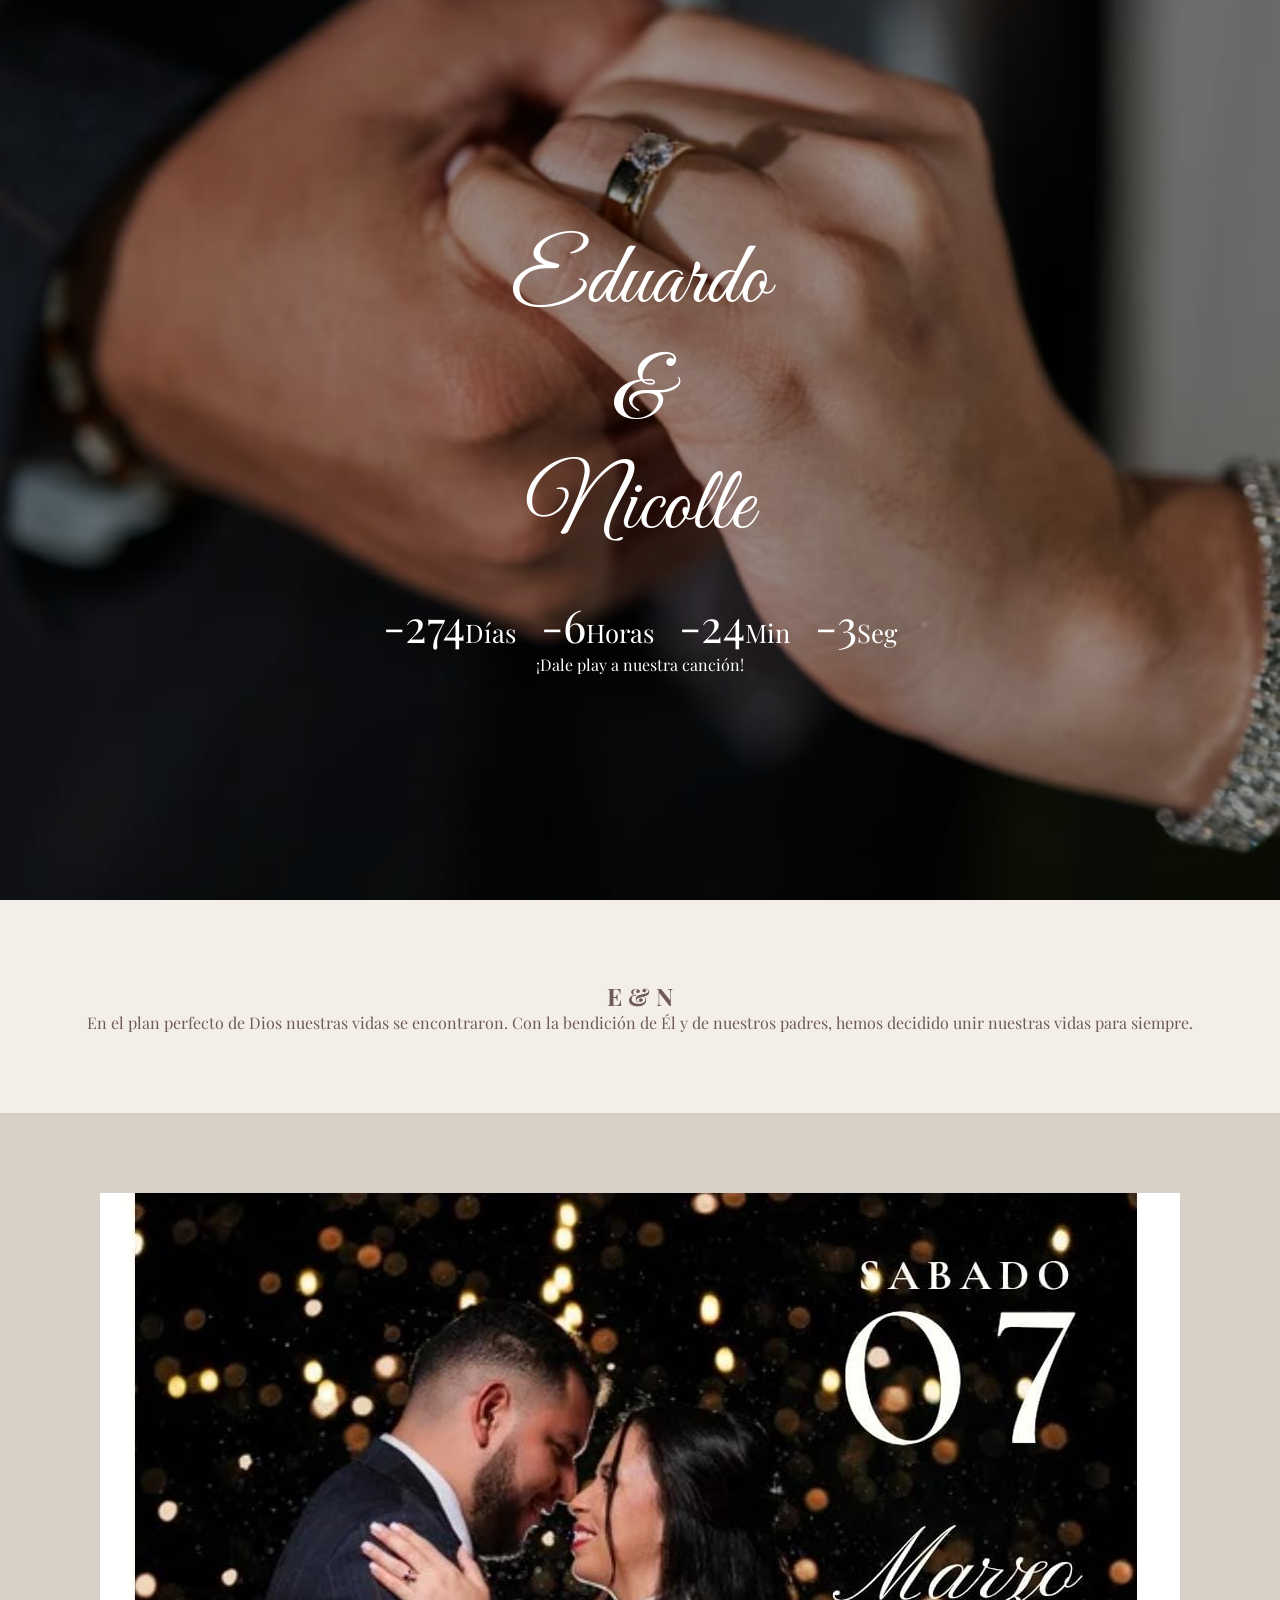
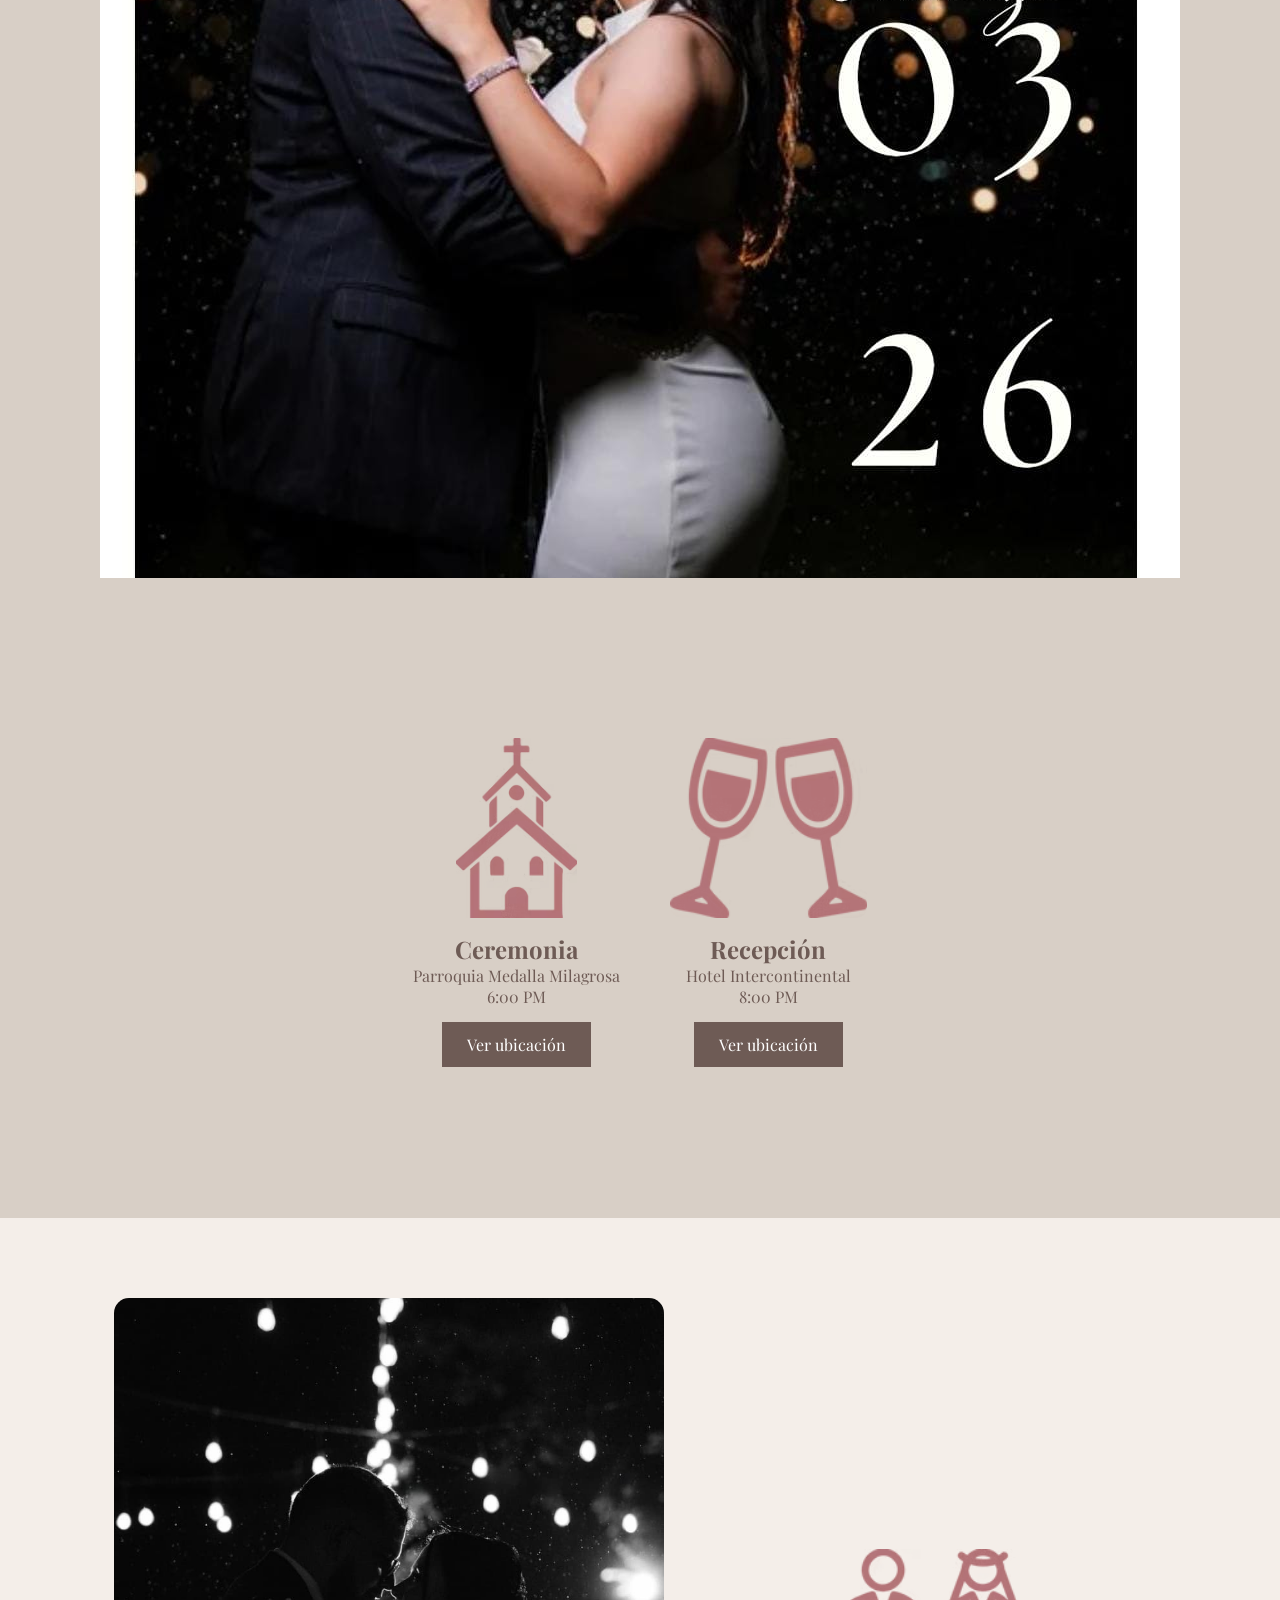
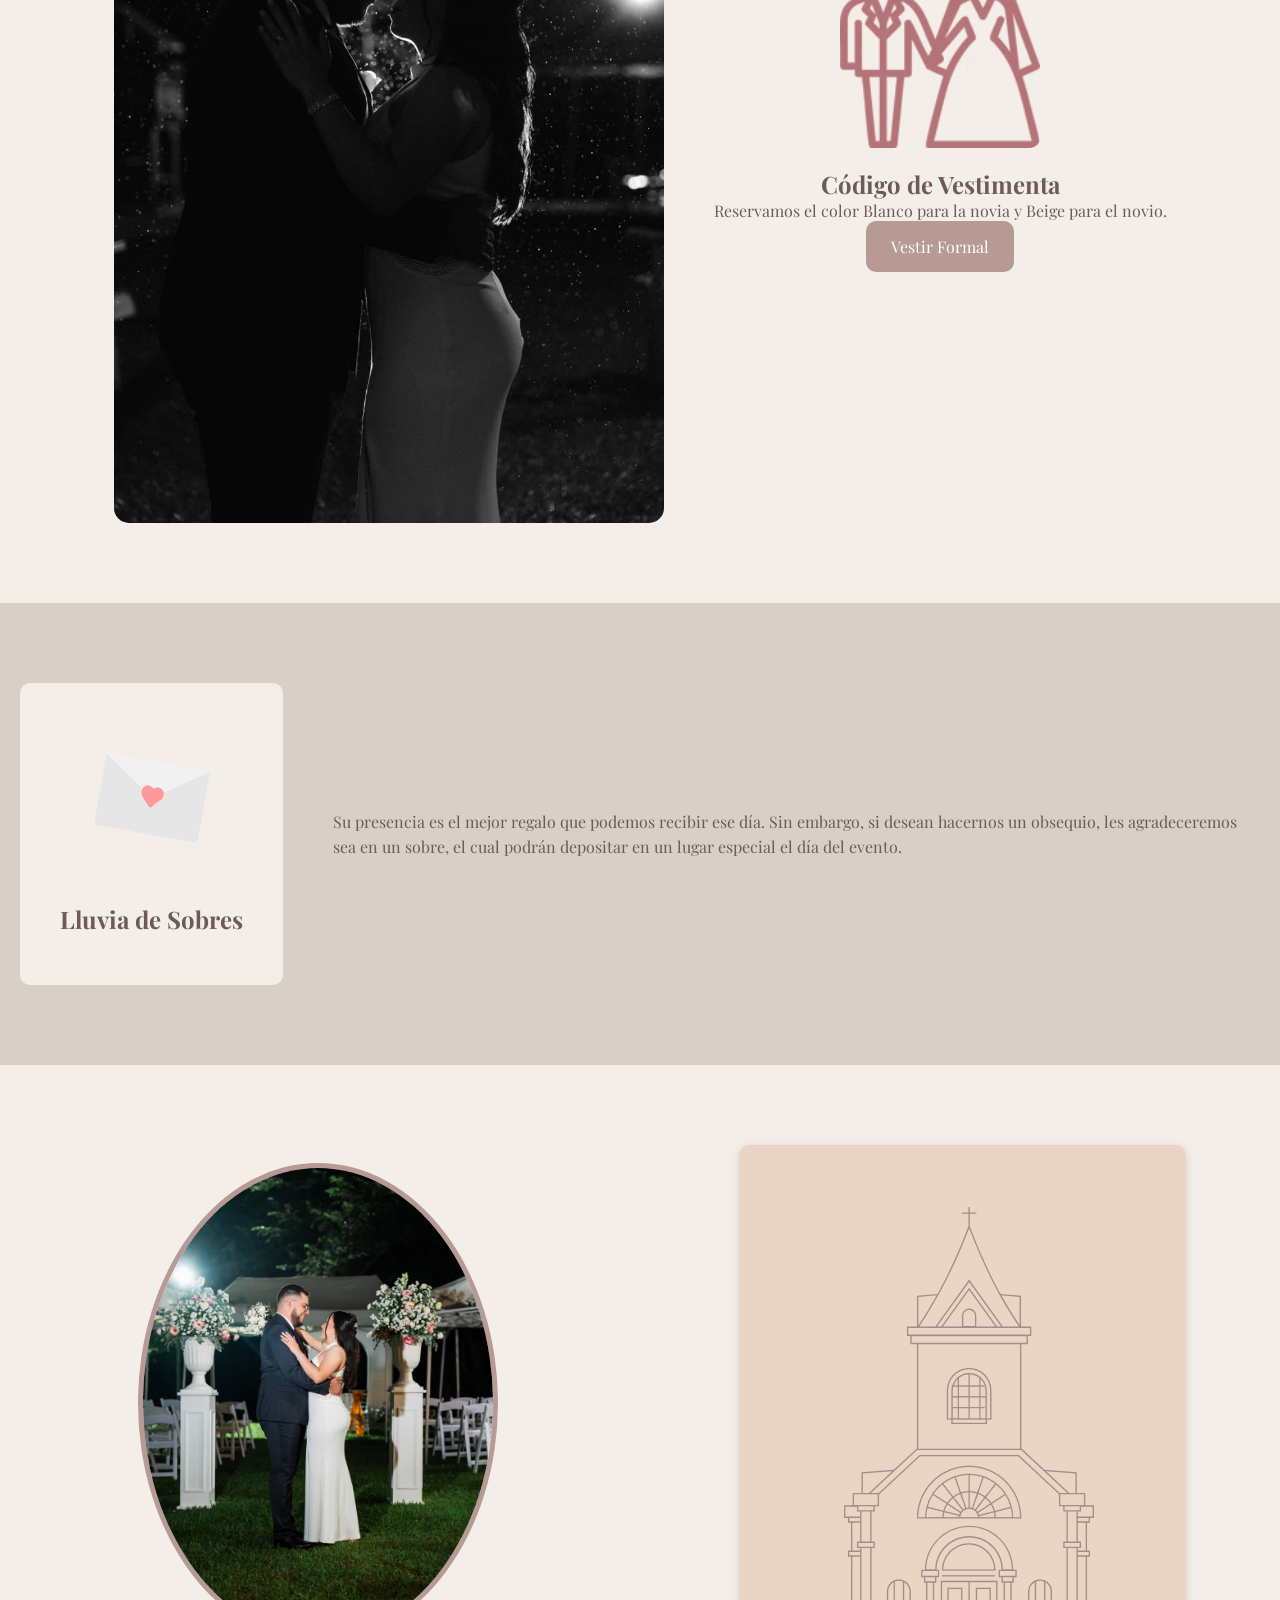
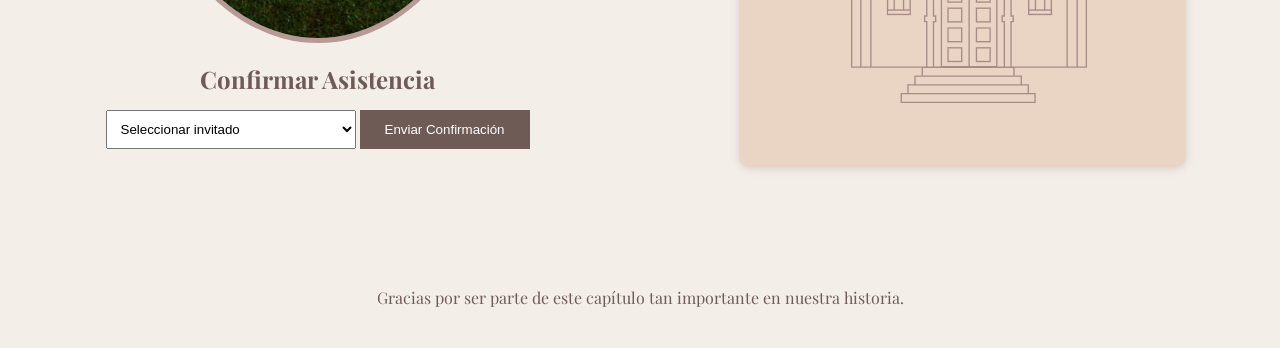
==== index.html @ 2c1e7f0e "Tarjeta" ====
<!DOCTYPE html>
<html lang="es">
<head>
<meta charset="UTF-8">
<meta name="viewport" content="width=device-width, initial-scale=1.0">
<title>Eduardo & Nicolle</title>

<link href="https://fonts.googleapis.com/css2?family=Playfair+Display:wght@400;600&family=Great+Vibes&display=swap" rel="stylesheet" >

<link rel="stylesheet" href="style.css">
</head>

<body>

<!-- 🌸 PÉTALOS -->
<div class="petals-container"></div>

<!-- 🎵 AUDIO -->
<audio id="musica" autoplay loop>
    <source src="/source/Que Mas Puedo Pedir.mp3" type="audio/mpeg">
</audio>

<!-- PORTADA -->
<section class="hero">
    <div class="hero-content">
        <div class="names">Eduardo<br>&<br>Nicolle</div>
        <div id="countdown" class="countdown">
            <div class="time-box"><span id="days"></span>Días</div>
            <div class="time-box"><span id="hours"></span>Horas</div>
            <div class="time-box"><span id="minutes"></span>Min</div>
            <div class="time-box"><span id="seconds"></span>Seg</div>
        </div>
        <p>¡Dale play a nuestra canción!</p>
    </div>
</section>

<!-- FRASE -->
<section class="section-light">
    <h2>E & N</h2>
    <p>
    En el plan perfecto de Dios nuestras vidas se encontraron.  
    Con la bendición de Él y de nuestros padres,  
    hemos decidido unir nuestras vidas para siempre.
    </p>
</section>

<!-- FOTO PAREJA -->
<section class="section-Photo">
    <div>
        <center><img src="source/WhatsApp Image 2026-02-12 at 7.22.45 AM.jpeg" alt="Foto de la pareja"></center>
    </div>
</section>

<!-- CEREMONIA Y RECEPCIÓN -->
<section>
    <div class="schedule-columns">
        <div>
            <img src="source/IGLESIA.avif" alt="Ceremonia">
            <h2>Ceremonia</h2>
            <p>Parroquia Medalla Milagrosa</p>
            <p>6:00 PM</p>
            <a class="button" id="cerominabtn">Ver ubicación</a>
        </div>

        <div>
            <img src="source/Copas.avif" alt="Recepción">
            <h2>Recepción</h2>
            <p>Hotel Intercontinental</p>
            <p>8:00 PM</p>
            <a class="button" id="locationBtn">Ver ubicación</a>
        </div>
    </div>
</section>

<!-- CÓDIGO DE VESTIMENTA -->
<section class="section-light">
    <div class="two-columns">
        <div class="vestimenta-img">
            <img src="source/WhatsApp Image 2026-02-12 at 7.22.47 AM (3).jpeg" alt="Vestimenta">
        </div>
        <div class="vestimenta-details">
            <img src="source/Novios-01.avif" alt="Novios" class="vestimenta-image">
            <h2>Código de Vestimenta</h2>
            <p>Reservamos el color Blanco para la novia y Beige para el novio.</p>
            <p class="formal-text">Vestir Formal</p>
        </div>
    </div>
</section>


<!-- SOBRE  -->
<section class="envelope-section">
    <div class="envelope-box">
        <img src="source/acf83d_f26c2b9cce294484b896078c9f301f4b~mv2.gif" >
        <h2>Lluvia de Sobres</h2>
    </div>
    <p>Su presencia es el mejor regalo que podemos recibir ese día. Sin embargo, si desean hacernos un obsequio, les agradeceremos sea en un sobre, el cual podrán depositar en un lugar especial el día del evento.</p>
</section>

<!-- CONFIRMAR ASISTENCIA -->
<section class="section-light">
    <div class="confirm-container">
        <div class="confirm-left">
            <img src="source/WhatsApp Image 2026-02-12 at 7.22.47 AM (1).jpeg" alt="Eduardo y Nicolle" class="oval-image">
            <h2>Confirmar Asistencia</h2>
            <select>
                <option>Seleccionar invitado</option>
                <option>Sr. Edwin Flores y Esposa</option>
                <option>Sra. Karen Zuniga</option>
                <option>Sra. Argentina y Esposo</option>
            </select>
             <button  id="confirmBtn" class="button">Enviar Confirmación</button>
        </div>
        <div class="confirm-right">
           <img src="source/Captura de pantalla 2026-02-16 150222.png" alt="Confirmar Asistencia">
        </div>
    </div>
</section>

<!-- FOOTER -->
<footer>
    <center>Gracias por ser parte de este capítulo tan importante en nuestra historia.</center>
</footer>

<script src="script.js"></script>
</body>
</html>
---- style.css ----
/* 🌸 Reset y Box-sizing */
*{
    box-sizing:border-box;
    margin:0;
    padding:0;
}

img{
    max-width:100%;
    height:auto;
    display:block;
}

/* 🌸 CONTENEDOR DE PÉTALOS */
.petals-container{
    position: fixed;
    top:0;
    left:0;
    width:100%;
    height:100%;
    pointer-events:none;
    overflow:hidden;
    z-index:9999;
}

/* 🌸 PÉTALO */
.petal{
    position:absolute;
    top:-50px;
    width:25px;
    height:25px;
    background-image:url("source/petalo-01.png");
    background-size:contain;
    background-repeat:no-repeat;
    opacity:0.8;
    animation: fall linear forwards;
}

/* 🌸 ANIMACIÓN DE PÉTALOS */
@keyframes fall{
    0%{
        transform: translateY(0) rotate(0deg);
        opacity:0.9;
    }
    100%{
        transform: translateY(110vh) rotate(360deg);
        opacity:0.3;
    }
}

/* 🌸 BODY */
body{
    font-family: 'Playfair Display', serif;
    background:#d8cfc6;
    color:#6e5b55;
    overflow-x:hidden;
}

/* 🌸 SECCIONES */
section{
    padding:80px 20px;
    text-align:center;
}

/* 🌸 HERO */
.hero{
    min-height:100vh;
    background: url("source/WhatsApp Image 2026-02-12 at 7.22.47 AM (2).jpeg") no-repeat center center;
    background-size: cover;
    display:flex;
    flex-direction:column;
    justify-content:center;
    align-items:center;
    text-align:center;
    color:white;
    position:relative;
    padding:20px;
}

.hero::after{
    content:"";
    position:absolute;
    top:0; left:0;
    width:100%; height:100%;
    background:rgba(0,0,0,0.4);
}

.hero-content{
    position:relative;
    z-index:2;
}

.names{
    font-family:'Great Vibes', cursive;
    font-size: clamp(38px, 8vw, 90px);
}

.countdown{
    margin-top:30px;
    display:flex;
    gap:25px;
    justify-content:center;
    flex-wrap:wrap;
}

.time-box{
    font-size: clamp(16px, 2vw, 28px);
}

.time-box span{
    font-size: clamp(22px, 4vw, 45px);
}

/* 🌸 SECCIONES CLÁSICAS */
.section-light{background:#f4eee9;}
.section-dark{background:#b79a93;color:white;}

/* 🌸 SECCIÓN CEREMONIA & RECEPCIÓN */
.schedule-columns {
    display: flex;
    flex-wrap: wrap;
    justify-content: center;
    gap: 50px;
}

.schedule-columns > div {
    display: flex;
    flex-direction: column;
    align-items: center;
    justify-content: flex-start;
    max-width: 300px;
    text-align: center;
    min-height: 400px;
}

.schedule-columns > div img {
    max-width: 100%;
    height: 180px;
    object-fit: cover;
    border-radius: 10px;
    margin-bottom: 15px;
}

/* 🌸 SECCIÓN VESTIMENTA */
.two-columns{
    display:flex;
    flex-wrap:wrap;
    justify-content:center;
    gap:50px;
}

.two-columns{
    display: flex;
    justify-content: center; /* centra todo horizontalmente */
    align-items: center;     /* alinea verticalmente ambas columnas */
    flex-wrap: wrap;
    gap: 50px;
}

.two-columns > div{
    display: flex;
    flex-direction: column;
    align-items: center;
    text-align: center;
}

.vestimenta-img img{
    width: 100%;
    max-width: 550px;
    height: auto;
    border-radius: 15px;
    object-fit: cover;
}

.vestimenta-details img.vestimenta-image{
    width: 200px;
    height: auto;
    border-radius: 10px;
    margin-bottom: 20px;
}

/* RESPONSIVE */
@media(max-width:768px){
    .two-columns{
        flex-direction: column;
        gap: 25px;
    }
}

/* 🌸 BOTONES Y SELECT */
.button{
    display:inline-block;
    padding:12px 25px;
    background:#6e5b55;
    color:white;
    text-decoration:none;
    margin-top:15px;
    border:none;
    cursor:pointer;
}

select{
    padding:10px;
    width:250px;
}

/* 🌸 FOOTER */
footer{
    padding:40px;
    background:#f4eee9;
}

/* 🌸 ANIMACIONES Y APARICIÓN */
@keyframes fadeInUp {
    from {opacity:0;transform:translateY(30px);}
    to {opacity:1;transform:translateY(0);}
}

.section-Photo{opacity:0;transition: all 0.6s ease-in-out;}
.section-Photo.visible{animation: fadeInUp 0.6s ease-in-out forwards;
}


/* 🌸 SOBRE ENVELOPE */
.envelope-box{
    background: #f4eee9;
    padding:40px;
    border-radius:10px;
    display:flex;
    flex-direction:column;
    align-items:center;
    gap:20px;
    max-width:300px;
    margin:0 auto;
}

.envelope-box img{
    width:150px;
    height:150px;
    object-fit:cover;
    border-radius:10px;
}

.envelope-box h2{margin:10px 0;}

.envelope-section{
    padding:80px 20px;
    text-align:center;
    display:flex;
    flex-wrap:wrap;
    justify-content:center;
    align-items:center;
    gap:50px;
}

.envelope-section p{
    flex:1;
    min-width:250px;
    text-align:left;
    line-height:1.6;
}

/* 🌸 CONFIRMACIÓN */
.oval-image{
    width:min(90%,360px);
    aspect-ratio:3/4;
    border-radius:50%;
    object-fit:cover;
    margin:0 auto 20px;
    border:#b79a93 5px solid;
}

.confirm-container{
    display:flex;
    justify-content:center;
    align-items:center;
    gap:50px;
    flex-wrap:wrap;
}

.confirm-left{
    text-align:center;
    flex:1;
    min-width:300px;
}

.confirm-right{
    display:flex;
    justify-content:center;
    align-items:center;
    flex:1;
    min-width:150px;
}

.confirm-right img{
    filter:drop-shadow(0 2px 4px rgba(110, 91, 85, 0.2));
    border-radius:10px;
}

.formal-text{
    background:#b79a93;
    color:white;
    padding:15px 25px;
    border-radius:10px;
    display:inline-block;
}

/* 🌸 RESPONSIVE */
@media(max-width:768px){
    .names{font-size:55px;}
    .two-columns, .schedule-columns{flex-direction:column; gap:25px;}
    .schedule-columns > div, .two-columns > div{min-height:auto;}
}


/*animacion*/

/* Efecto hover en imágenes grandes y pequeñas */
.vestimenta-img img, .vestimenta-details img {
    transition: transform 0.5s ease, box-shadow 0.5s ease;
}

.vestimenta-img img:hover, .vestimenta-details img:hover {
    transform: scale(1.05);
    box-shadow: 0 10px 20px rgba(0,0,0,0.3);
}

/* Botones animados */
.button {
    transition: transform 0.3s ease, background 0.3s ease;
}

.button:hover {
    transform: scale(1.05);
    background: #8c7264; /* cambio sutil de color */
}

/* Aparición suave de las secciones */
.section-light, .section-dark, .schedule-columns, .envelope-section {
    opacity: 0;
    transform: translateY(30px);
    transition: all 0.8s ease-out;
}

.section-light.visible, .section-dark.visible, .schedule-columns.visible, .envelope-section.visible {
    opacity: 1;
    transform: translateY(0);
}
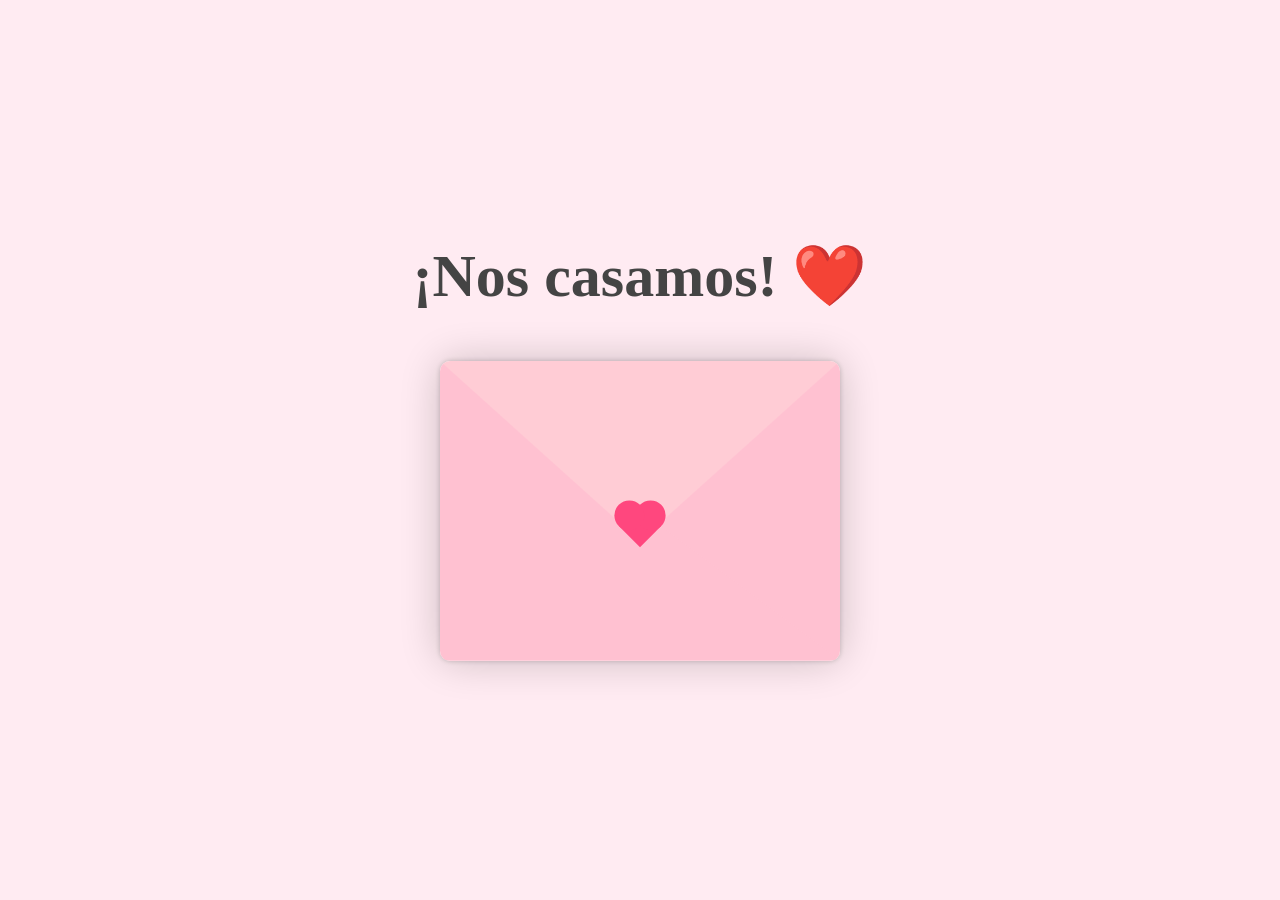
==== commit 34b1200f: "orden correcto" ====
--- a/index.html
+++ b/index.html
@@ -1,127 +1,38 @@
 <!DOCTYPE html>
-<html lang="es">
+<html lang="en">
 <head>
-<meta charset="UTF-8">
-<meta name="viewport" content="width=device-width, initial-scale=1.0">
-<title>Eduardo & Nicolle</title>
-
-<link href="https://fonts.googleapis.com/css2?family=Playfair+Display:wght@400;600&family=Great+Vibes&display=swap" rel="stylesheet" >
-
-<link rel="stylesheet" href="style.css">
+    <meta charset="UTF-8">
+    <meta name="viewport" content="width=device-width, initial-scale=1.0">
+    <link rel="preconnect" href="https://fonts.googleapis.com">
+    <link rel="preconnect" href="https://fonts.gstatic.com" crossorigin>
+    <link href="https://fonts.googleapis.com/css2?family=Marck+Script&display=swap" rel="stylesheet">
+    <link rel="stylesheet" href="sobre.css">
+    <title>Sobre Boda</title>
 </head>
-
 <body>
-
-<!-- 🌸 PÉTALOS -->
-<div class="petals-container"></div>
-
-<!-- 🎵 AUDIO -->
-<audio id="musica" autoplay loop>
-    <source src="/source/Que Mas Puedo Pedir.mp3" type="audio/mpeg">
-</audio>
-
-<!-- PORTADA -->
-<section class="hero">
-    <div class="hero-content">
-        <div class="names">Eduardo<br>&<br>Nicolle</div>
-        <div id="countdown" class="countdown">
-            <div class="time-box"><span id="days"></span>Días</div>
-            <div class="time-box"><span id="hours"></span>Horas</div>
-            <div class="time-box"><span id="minutes"></span>Min</div>
-            <div class="time-box"><span id="seconds"></span>Seg</div>
-        </div>
-        <p>¡Dale play a nuestra canción!</p>
-    </div>
-</section>
-
-<!-- FRASE -->
-<section class="section-light">
-    <h2>E & N</h2>
-    <p>
-    En el plan perfecto de Dios nuestras vidas se encontraron.  
-    Con la bendición de Él y de nuestros padres,  
-    hemos decidido unir nuestras vidas para siempre.
-    </p>
-</section>
-
-<!-- FOTO PAREJA -->
-<section class="section-Photo">
-    <div>
-        <center><img src="source/WhatsApp Image 2026-02-12 at 7.22.45 AM.jpeg" alt="Foto de la pareja"></center>
-    </div>
-</section>
-
-<!-- CEREMONIA Y RECEPCIÓN -->
-<section>
-    <div class="schedule-columns">
-        <div>
-            <img src="source/IGLESIA.avif" alt="Ceremonia">
-            <h2>Ceremonia</h2>
-            <p>Parroquia Medalla Milagrosa</p>
-            <p>6:00 PM</p>
-            <a class="button" id="cerominabtn">Ver ubicación</a>
-        </div>
-
-        <div>
-            <img src="source/Copas.avif" alt="Recepción">
-            <h2>Recepción</h2>
-            <p>Hotel Intercontinental</p>
-            <p>8:00 PM</p>
-            <a class="button" id="locationBtn">Ver ubicación</a>
+    <h1>¡Nos casamos! ❤️</h1>
+    <div class="contenedor">
+        <div class="envoltura-sobre">
+            <div class="sobre">
+                <div class="carta">
+                    <div class="contenido">
+                        
+                        <p>Queridos amigos y familiares,</p>
+                        <p>Con gran alegría queremos compartir con ustedes que hemos decidido unir nuestras vidas en matrimonio. Este es un momento muy especial para nosotros, y nos encantaría contar con su presencia para celebrar este día tan importante.</p>
+                        <p>La ceremonia se llevará a cabo el 7 de marzo en la Parroquia Medalla Milagrosa, seguida de una recepción en Hotel Intercontinental. Será un día lleno de amor, alegría y momentos inolvidables, y nos encantaría que formen parte de esta celebración.</p>
+                        <p>Esperamos contar con su presencia para compartir este momento tan especial con nosotros.</p>
+                        <p>Con cariño,</p>
+                        <p>Eduardo y Nicolle</p>
+                        <button class="button" id="AbrirInvitacion" >Abrir la invitacion</button>
+                    </div>
+                </div>
+            </div>
+            <div class="corazon"></div>
+            <div class="solapa-derecha"></div>
+            <div class="solapa-izquierda"></div>
         </div>
     </div>
-</section>
-
-<!-- CÓDIGO DE VESTIMENTA -->
-<section class="section-light">
-    <div class="two-columns">
-        <div class="vestimenta-img">
-            <img src="source/WhatsApp Image 2026-02-12 at 7.22.47 AM (3).jpeg" alt="Vestimenta">
-        </div>
-        <div class="vestimenta-details">
-            <img src="source/Novios-01.avif" alt="Novios" class="vestimenta-image">
-            <h2>Código de Vestimenta</h2>
-            <p>Reservamos el color Blanco para la novia y Beige para el novio.</p>
-            <p class="formal-text">Vestir Formal</p>
-        </div>
-    </div>
-</section>
-
-
-<!-- SOBRE  -->
-<section class="envelope-section">
-    <div class="envelope-box">
-        <img src="source/acf83d_f26c2b9cce294484b896078c9f301f4b~mv2.gif" >
-        <h2>Lluvia de Sobres</h2>
-    </div>
-    <p>Su presencia es el mejor regalo que podemos recibir ese día. Sin embargo, si desean hacernos un obsequio, les agradeceremos sea en un sobre, el cual podrán depositar en un lugar especial el día del evento.</p>
-</section>
-
-<!-- CONFIRMAR ASISTENCIA -->
-<section class="section-light">
-    <div class="confirm-container">
-        <div class="confirm-left">
-            <img src="source/WhatsApp Image 2026-02-12 at 7.22.47 AM (1).jpeg" alt="Eduardo y Nicolle" class="oval-image">
-            <h2>Confirmar Asistencia</h2>
-            <select>
-                <option>Seleccionar invitado</option>
-                <option>Sr. Edwin Flores y Esposa</option>
-                <option>Sra. Karen Zuniga</option>
-                <option>Sra. Argentina y Esposo</option>
-            </select>
-             <button  id="confirmBtn" class="button">Enviar Confirmación</button>
-        </div>
-        <div class="confirm-right">
-           <img src="source/Captura de pantalla 2026-02-16 150222.png" alt="Confirmar Asistencia">
-        </div>
-    </div>
-</section>
-
-<!-- FOOTER -->
-<footer>
-    <center>Gracias por ser parte de este capítulo tan importante en nuestra historia.</center>
-</footer>
-
-<script src="script.js"></script>
+    <!-- <script src="script_v2.js"></script> -->
+     <script src="script_v2.js"></script>
 </body>
-</html>
+</html>
--- a/sobre.css
+++ b/sobre.css
@@ -0,0 +1,231 @@
+
+* {
+    margin: 0;
+    padding: 0;
+    box-sizing: border-box;
+}
+
+:root {
+    --primario: #fff;
+    --fondo: #ffebf2; 
+    --fondo-sobre: #ffe3ed; 
+    --solapa-sobre: #ffccd5; 
+    --cuerpo-sobre: #ffc1d1; 
+    --sombra: rgba(0, 0, 0, 0.2);
+    --texto: #003049; 
+    --corazon: #ff477e; 
+}
+
+body {
+    background: var(--fondo);
+    display: flex;
+    align-items: center;
+    justify-content: center;
+    flex-direction: column;
+    height: 100vh;
+}
+
+h1 {
+    font-family: "Marck Script", serif; 
+    text-align: center;
+    font-size: 60px;
+    margin-bottom: 50px;
+    color: #444;
+}
+
+.contenedor {
+    width: 400px;
+}
+
+.envoltura-sobre {
+    position: relative;
+    background-color: var(--fondo-sobre);
+    box-shadow: 0 0 40px var(--sombra);
+    border-radius: 15px;
+}
+
+.sobre {
+    position: relative;
+    width: 400px;
+    height: 300px;
+}
+
+.sobre::before {
+    content: "";
+    position: absolute;
+    top: 0;
+    left: 0;
+    right: 0;
+    z-index: 4;
+    border-top: 180px solid var(--solapa-sobre);
+    border-right: 200px solid transparent;
+    border-left: 200px solid transparent;
+    transform-origin: top;
+    transition: all 0.5s ease-in-out 0.7s;
+    border-radius: 10px;
+}
+
+.solapa-derecha {
+    position: absolute;
+    top: 0;
+    right: 0;
+    width: 100%;
+    height: 100%;
+    clip-path: polygon(100% 0, 0 100%, 100% 100%);
+    background-color: var(--cuerpo-sobre);
+    border-bottom-right-radius: 10px;
+    border-top-right-radius: 10px;
+    border-bottom-left-radius: 10px;
+}
+
+.solapa-izquierda {
+    position: absolute;
+    top: 0;
+    left: 0;
+    width: 100%;
+    height: 100%;
+    clip-path: polygon(0 0, 0 100%, 100% 100%);
+    background-color: var(--cuerpo-sobre);
+    border-top-left-radius: 10px;
+    border-bottom-left-radius: 10px;
+    border-bottom-right-radius: 10px;
+}
+
+.carta {
+    position: absolute;
+    bottom: 0;
+    width: 100%;
+    height: 100%;
+    background-color: var(--primario);
+    text-align: center;
+    box-shadow: 0 0 5px var(--sombra);
+    padding: 20px;
+    border-radius: 10px;
+    transition: transform .5s ease-in-out;
+}
+
+.contenido {
+    font-family: "Gill Sans", Calibri, sans-serif;
+    color: var(--texto);
+    text-align: left;
+    font-size: 12px;
+    border: 3px dotted var(--texto);
+    padding: 10px;
+    height: 100%;
+    line-height: 14px;
+    cursor: pointer;
+    overflow-Y: scroll;
+}
+
+.corazon {
+    position: absolute;
+    top: 50%;
+    left: 50%;
+    width: 30px;
+    height: 30px;
+    background-color: var(--corazon);
+    transform: translate(-50%,0) rotate(45deg);
+    transition: transform 0.5s ease-in-out 1s;
+    z-index: 999;
+    cursor: pointer;
+}
+
+.corazon::before,
+.corazon::after {
+    content: "";
+    position: absolute;
+    width: 30px;
+    height: 30px;
+    background-color: var(--corazon);
+    border-radius: 100%;
+
+}
+
+.corazon:before {
+    top: -15px;
+}
+
+.corazon:after {
+    right: 15px;
+}
+
+/*Agregar clases dinamicos*/
+.abierto .sobre::before {
+    transform: rotateX(180deg);
+    z-index: 0;
+}
+
+.abierto .corazon {
+    transform: rotate(90deg);
+    transition-delay: 0.4s;
+}
+
+.carta.mostrar-carta {
+    transform: translateY(-290px);
+    transition: transform .5s ease-in-out;
+}
+
+.carta.cerrando-carta {
+    transform: translateY(-290px);
+    transition: transform .5s ease-in-out;
+}
+
+.carta.abierta {
+    z-index: 10000;
+}
+
+.envoltura-sobre.desactivar-sobre .sobre::before {
+    pointer-events: none;
+}
+
+/*Scroll personalizado*/
+
+/*
+::-webkit-scrollbar {
+    width: 8px;
+}
+
+::-webkit-scrollbar-track {
+    background-color: transparent;
+}
+
+
+::-webkit-scrollbar-thumb {
+    background-color: var(--cuerpo-sobre);
+    border-radius: 4px;
+}
+
+
+::-webkit-scrollbar-thumb:hover {
+    background-color: var(--corazon);
+}
+*/
+
+/*Vista celular*/
+
+@media screen and (max-width:400px) {
+    .contenedor {
+        width: 300px;
+    }
+
+    .sobre {
+        width: 300px;
+        height: 250px;
+    }
+
+    .sobre::before {
+        border-top:150px solid var(--solapa-sobre) ;
+        border-right: 150px solid transparent;
+        border-left: 150px solid transparent;
+    }
+
+}
+.button{
+    text-align: center;
+   
+    background:#b79a93;
+    color:rgb(0, 0, 0);
+    text-decoration:none;
+    cursor:pointer;
+ 
+}
